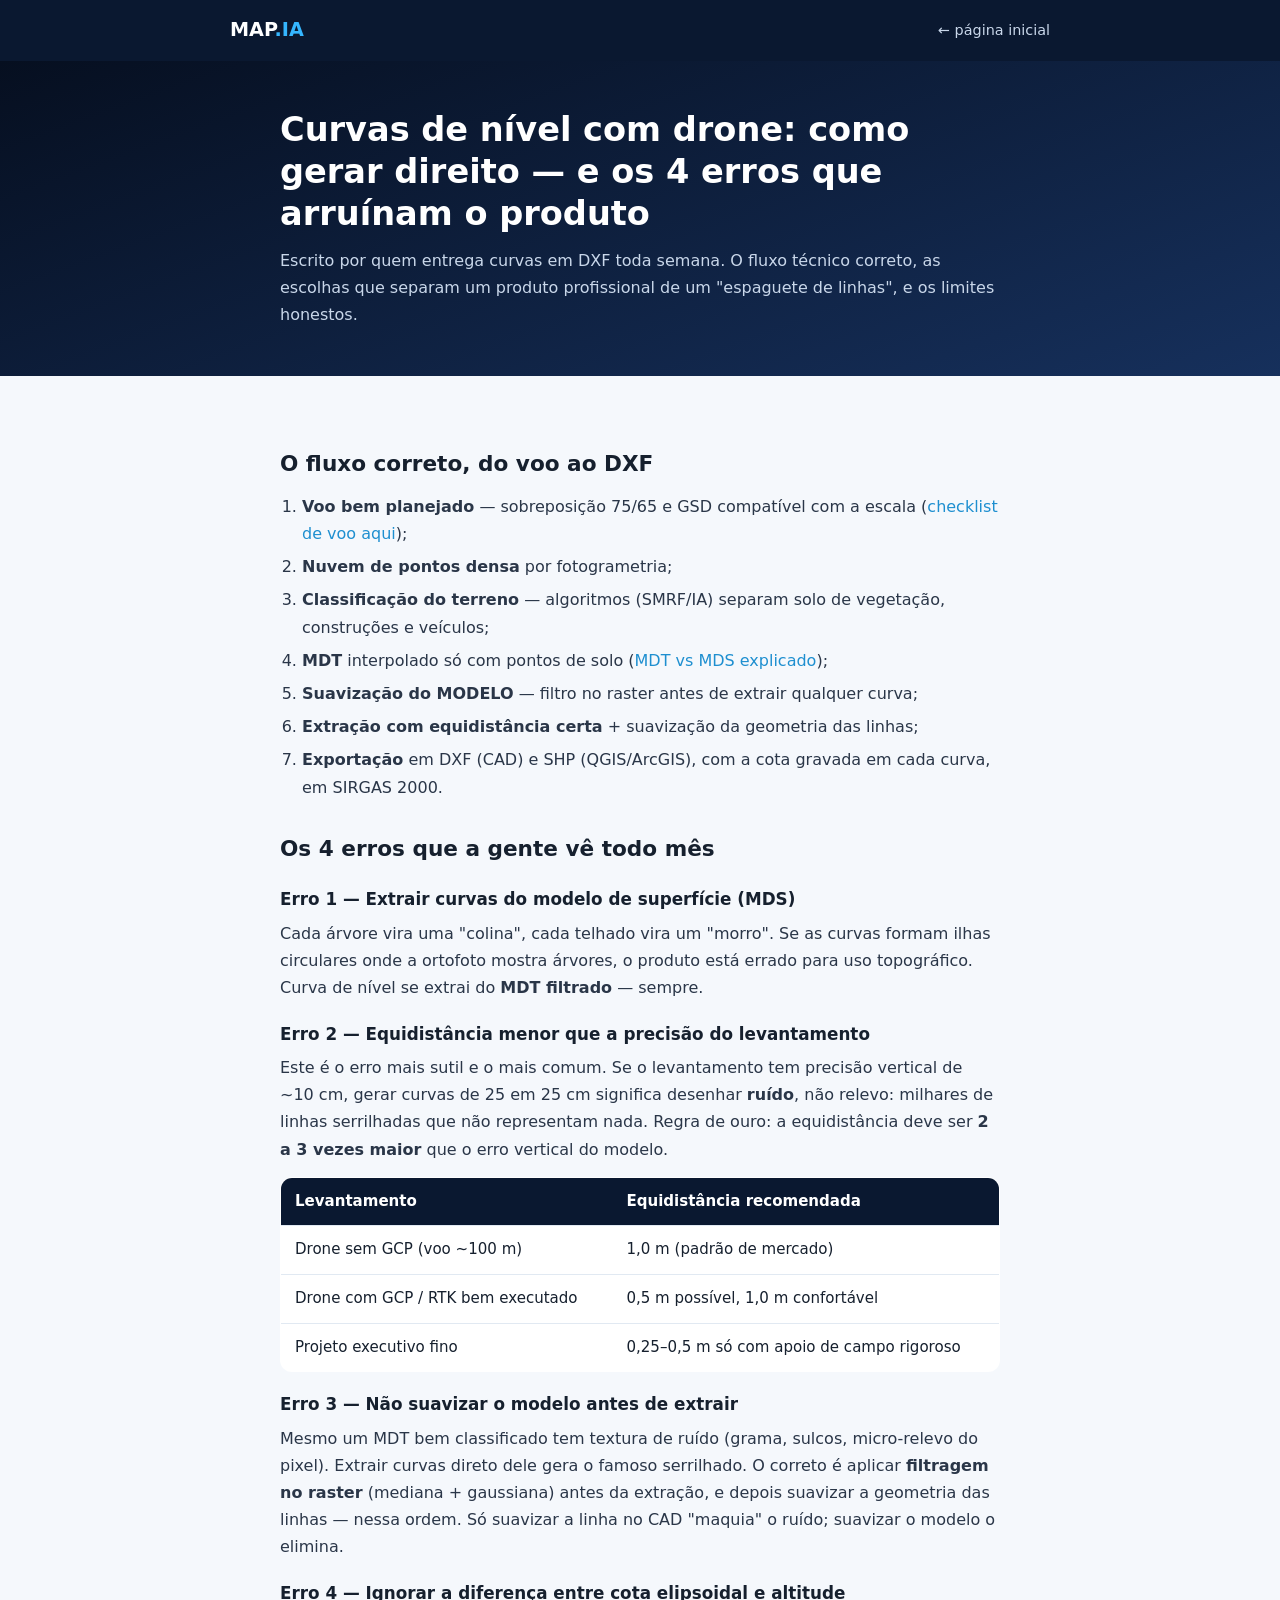
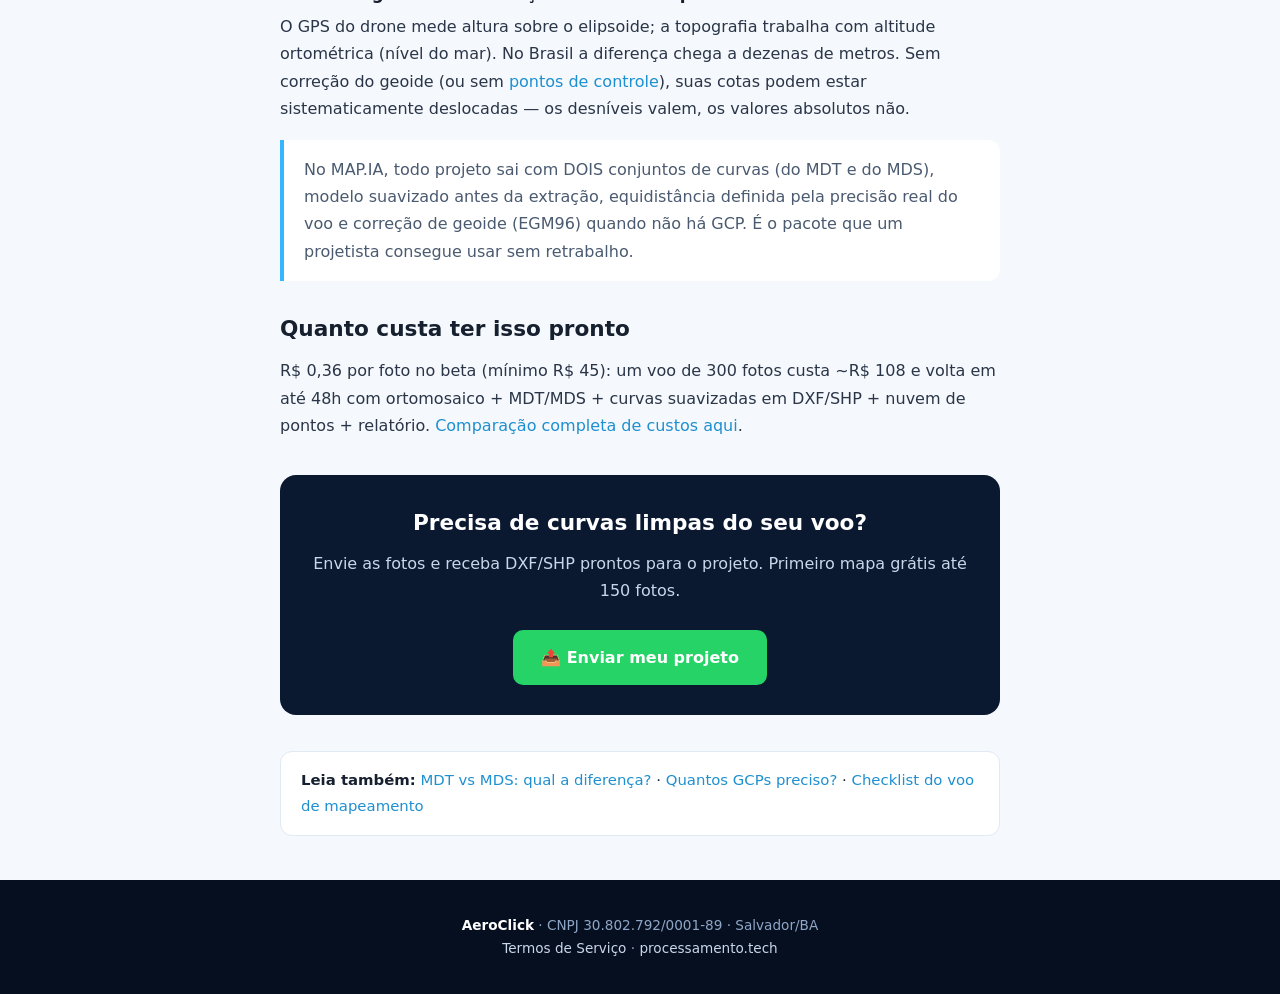
==== curvas-de-nivel-drone.html @ 5355cdda "SEO: 4 guias long-tail + secao Guias na home + IndexNow - quanto-custa-processamento-drone, curvas-d" ====
<!DOCTYPE html>
<html lang="pt-BR">
<head>
<meta charset="UTF-8">
<meta name="viewport" content="width=device-width, initial-scale=1.0">
<title>Curvas de Nível com Drone: Como Gerar (e os 4 Erros que Arruínam) | MAP.IA</title>
<meta name="description" content="Guia de quem gera curvas de nível de drone todos os dias: o fluxo correto (MDT filtrado por IA → suavização → equidistância certa), os 4 erros que destroem o produto e como receber DXF/SHP prontos para CAD por R$ 0,36/foto.">
<meta name="keywords" content="curvas de nível drone, como gerar curvas de nível, curvas de nível dxf, equidistância curvas de nível, mdt drone curvas, topografia com drone">
<link rel="canonical" href="https://processamento.tech/curvas-de-nivel-drone.html">
<meta property="og:type" content="article">
<meta property="og:title" content="Curvas de nível com drone: como gerar (e os 4 erros que arruínam)">
<meta property="og:description" content="O fluxo correto: MDT filtrado por IA, modelo suavizado e equidistância compatível com a precisão.">
<meta property="og:url" content="https://processamento.tech/curvas-de-nivel-drone.html">
<meta property="og:image" content="https://processamento.tech/vitrine-ilhabela.jpg">
<meta property="og:locale" content="pt_BR">
<link rel="icon" href="data:image/svg+xml,%3Csvg xmlns='http://www.w3.org/2000/svg' viewBox='0 0 64 64'%3E%3Crect width='64' height='64' rx='14' fill='%230A1830'/%3E%3Cpath d='M14 44c6-2 10-10 18-10s12 8 18 10' stroke='%2335B6FF' stroke-width='3' fill='none' stroke-linecap='round'/%3E%3Cpath d='M14 34c6-2 10-10 18-10s12 8 18 10' stroke='%2335B6FF' stroke-width='2' opacity='.55' fill='none' stroke-linecap='round'/%3E%3Ccircle cx='32' cy='20' r='5' fill='%2335B6FF'/%3E%3C/svg%3E">
<style>
:root{--navy-950:#060F20;--navy-900:#0A1830;--navy-700:#16305C;--sky:#35B6FF;--sky-dark:#1E8FD0;--wa:#25D366;--ink:#16202E;--ink-soft:#4A5A70;--bg:#F5F8FC;--card:#FFFFFF;--line:#E1E9F2}
*{margin:0;padding:0;box-sizing:border-box}
body{font-family:"Segoe UI",system-ui,Roboto,Arial,sans-serif;color:var(--ink);background:var(--bg);line-height:1.7}
a{color:var(--sky-dark);text-decoration:none}
.wrap{max-width:760px;margin:0 auto;padding:0 20px}
header{background:var(--navy-900);padding:14px 0}
header .wrap{display:flex;justify-content:space-between;align-items:center;max-width:860px}
header a{color:#fff;font-weight:800;font-size:1.2rem}
header a span{color:var(--sky)}
header .volta{font-weight:400;font-size:.9rem;color:#C9D7EA}
.hero{background:linear-gradient(160deg,var(--navy-950),var(--navy-700));color:#fff;padding:48px 0}
.hero h1{font-size:clamp(1.4rem,3.4vw,2.1rem);font-weight:800;line-height:1.25}
.hero p{margin-top:12px;color:#C9D7EA}
article{padding:40px 0 20px}
article h2{font-size:1.35rem;font-weight:800;margin:30px 0 10px}
article h3{font-size:1.05rem;font-weight:700;margin:18px 0 6px}
article p{margin-bottom:14px;color:#2A3648}
article ul,article ol{margin:0 0 14px 22px;color:#2A3648}
article li{margin-bottom:6px}
.destaque{background:#fff;border-left:4px solid var(--sky);border-radius:0 12px 12px 0;padding:16px 20px;margin:18px 0;color:var(--ink-soft)}
.cta{background:var(--navy-900);color:#fff;border-radius:16px;padding:30px;text-align:center;margin:36px 0}
.cta .btn{display:inline-block;background:var(--wa);color:#fff;font-weight:700;padding:14px 28px;border-radius:10px;margin-top:12px}
footer{background:var(--navy-950);color:#8FA6C6;padding:34px 0;font-size:.85rem;text-align:center}
footer strong{color:#fff}
table{width:100%;border-collapse:collapse;margin:14px 0;background:#fff;border:1px solid var(--line);border-radius:12px;overflow:hidden}
th,td{padding:11px 14px;text-align:left;border-bottom:1px solid var(--line);font-size:.94rem}
th{background:var(--navy-900);color:#fff}
.veja{background:#fff;border:1px solid var(--line);border-radius:12px;padding:16px 20px;margin:24px 0;font-size:.93rem}
</style>
</head>
<body>
<header><div class="wrap"><a href="index.html">MAP<span>.IA</span></a><a class="volta" href="index.html">← página inicial</a></div></header>

<div class="hero"><div class="wrap">
<h1>Curvas de nível com drone: como gerar direito — e os 4 erros que arruínam o produto</h1>
<p>Escrito por quem entrega curvas em DXF toda semana. O fluxo técnico correto, as escolhas que separam um produto profissional de um "espaguete de linhas", e os limites honestos.</p>
</div></div>

<article><div class="wrap">
<h2>O fluxo correto, do voo ao DXF</h2>
<ol>
<li><strong>Voo bem planejado</strong> — sobreposição 75/65 e GSD compatível com a escala (<a href="voo-fotogrametria.html">checklist de voo aqui</a>);</li>
<li><strong>Nuvem de pontos densa</strong> por fotogrametria;</li>
<li><strong>Classificação do terreno</strong> — algoritmos (SMRF/IA) separam solo de vegetação, construções e veículos;</li>
<li><strong>MDT</strong> interpolado só com pontos de solo (<a href="mdt-mds.html">MDT vs MDS explicado</a>);</li>
<li><strong>Suavização do MODELO</strong> — filtro no raster antes de extrair qualquer curva;</li>
<li><strong>Extração com equidistância certa</strong> + suavização da geometria das linhas;</li>
<li><strong>Exportação</strong> em DXF (CAD) e SHP (QGIS/ArcGIS), com a cota gravada em cada curva, em SIRGAS 2000.</li>
</ol>

<h2>Os 4 erros que a gente vê todo mês</h2>

<h3>Erro 1 — Extrair curvas do modelo de superfície (MDS)</h3>
<p>Cada árvore vira uma "colina", cada telhado vira um "morro". Se as curvas formam ilhas circulares onde a ortofoto mostra árvores, o produto está errado para uso topográfico. Curva de nível se extrai do <strong>MDT filtrado</strong> — sempre.</p>

<h3>Erro 2 — Equidistância menor que a precisão do levantamento</h3>
<p>Este é o erro mais sutil e o mais comum. Se o levantamento tem precisão vertical de ~10 cm, gerar curvas de 25 em 25 cm significa desenhar <strong>ruído</strong>, não relevo: milhares de linhas serrilhadas que não representam nada. Regra de ouro: a equidistância deve ser <strong>2 a 3 vezes maior</strong> que o erro vertical do modelo.</p>
<table>
<tr><th>Levantamento</th><th>Equidistância recomendada</th></tr>
<tr><td>Drone sem GCP (voo ~100 m)</td><td>1,0 m (padrão de mercado)</td></tr>
<tr><td>Drone com GCP / RTK bem executado</td><td>0,5 m possível, 1,0 m confortável</td></tr>
<tr><td>Projeto executivo fino</td><td>0,25–0,5 m só com apoio de campo rigoroso</td></tr>
</table>

<h3>Erro 3 — Não suavizar o modelo antes de extrair</h3>
<p>Mesmo um MDT bem classificado tem textura de ruído (grama, sulcos, micro-relevo do pixel). Extrair curvas direto dele gera o famoso serrilhado. O correto é aplicar <strong>filtragem no raster</strong> (mediana + gaussiana) antes da extração, e depois suavizar a geometria das linhas — nessa ordem. Só suavizar a linha no CAD "maquia" o ruído; suavizar o modelo o elimina.</p>

<h3>Erro 4 — Ignorar a diferença entre cota elipsoidal e altitude</h3>
<p>O GPS do drone mede altura sobre o elipsoide; a topografia trabalha com altitude ortométrica (nível do mar). No Brasil a diferença chega a dezenas de metros. Sem correção do geoide (ou sem <a href="quantos-gcp-drone.html">pontos de controle</a>), suas cotas podem estar sistematicamente deslocadas — os desníveis valem, os valores absolutos não.</p>

<div class="destaque">No MAP.IA, todo projeto sai com DOIS conjuntos de curvas (do MDT e do MDS), modelo suavizado antes da extração, equidistância definida pela precisão real do voo e correção de geoide (EGM96) quando não há GCP. É o pacote que um projetista consegue usar sem retrabalho.</div>

<h2>Quanto custa ter isso pronto</h2>
<p>R$ 0,36 por foto no beta (mínimo R$ 45): um voo de 300 fotos custa ~R$ 108 e volta em até 48h com ortomosaico + MDT/MDS + curvas suavizadas em DXF/SHP + nuvem de pontos + relatório. <a href="quanto-custa-processamento-drone.html">Comparação completa de custos aqui</a>.</p>

<div class="cta">
<h2 style="margin:0">Precisa de curvas limpas do seu voo?</h2>
<p style="color:#C9D7EA;margin-top:8px">Envie as fotos e receba DXF/SHP prontos para o projeto. Primeiro mapa grátis até 150 fotos.</p>
<a class="btn" href="enviar.html">📤 Enviar meu projeto</a>
</div>

<div class="veja"><strong>Leia também:</strong> <a href="mdt-mds.html">MDT vs MDS: qual a diferença?</a> · <a href="quantos-gcp-drone.html">Quantos GCPs preciso?</a> · <a href="voo-fotogrametria.html">Checklist do voo de mapeamento</a></div>
</div></article>

<script type="application/ld+json">
{
  "@context": "https://schema.org",
  "@type": "FAQPage",
  "mainEntity": [
    {"@type": "Question", "name": "Qual equidistância usar nas curvas de nível de drone?", "acceptedAnswer": {"@type": "Answer", "text": "A equidistância deve ser 2 a 3 vezes maior que o erro vertical do levantamento. Para voo de drone sem pontos de controle, 1,0 m é o padrão profissional; 0,5 m só com GCP/RTK bem executado. Equidistância menor que a precisão desenha ruído, não relevo."}},
    {"@type": "Question", "name": "Por que minhas curvas de nível ficam serrilhadas?", "acceptedAnswer": {"@type": "Answer", "text": "Porque foram extraídas de um modelo não suavizado. O fluxo correto filtra o raster do MDT (mediana + gaussiana) ANTES de extrair as curvas e depois suaviza a geometria das linhas. Suavizar só no CAD maquia o problema."}},
    {"@type": "Question", "name": "Posso gerar curvas de nível de drone sem pontos de controle?", "acceptedAnswer": {"@type": "Answer", "text": "Pode, com ressalvas: os desníveis (formas do relevo) ficam bons, mas as cotas absolutas dependem do GPS do drone e da correção de geoide. Para amarração precisa ao nível do mar ou a uma referência legal, use pontos de controle."}}
  ]
}
</script>
<footer><div class="wrap"><strong>AeroClick</strong> · CNPJ 30.802.792/0001-89 · Salvador/BA<br><a href="termos.html" style="color:#C9D7EA">Termos de Serviço</a> · <a href="index.html" style="color:#C9D7EA">processamento.tech</a></div></footer>
</body>
</html>
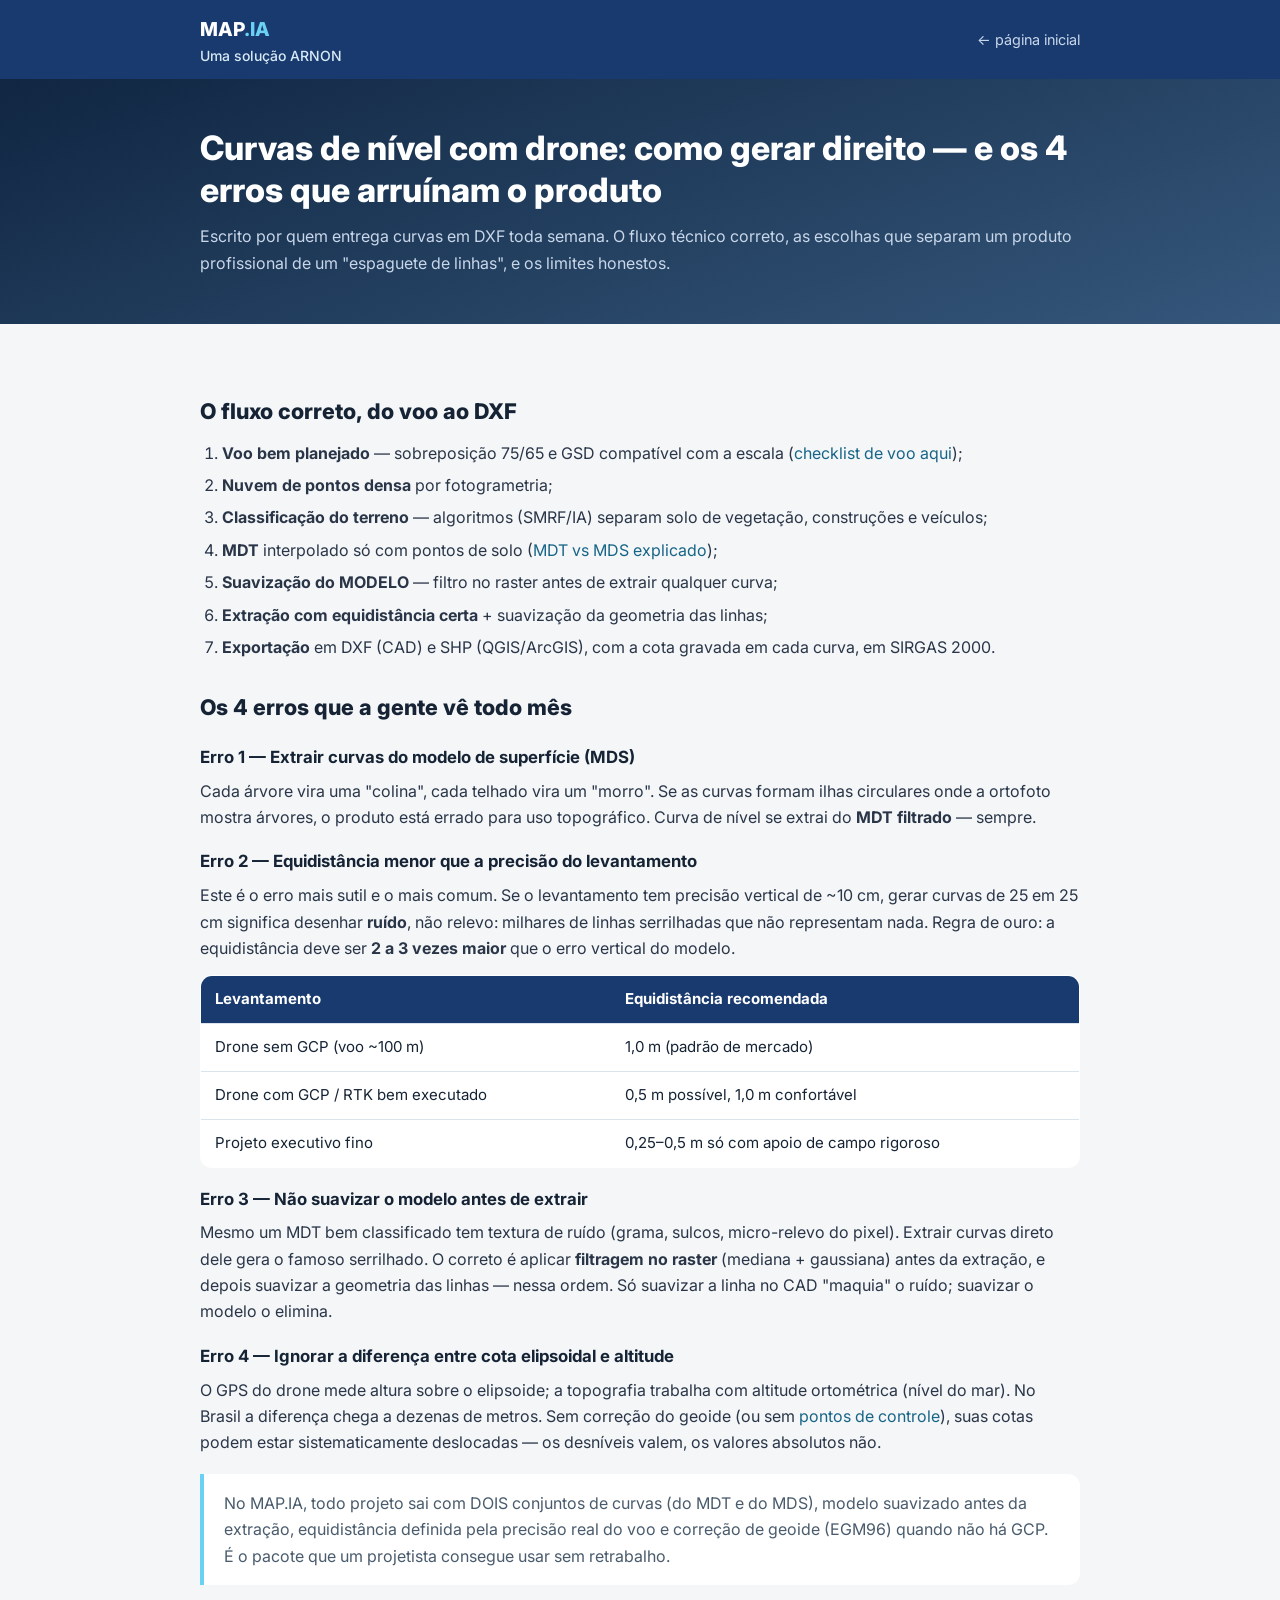
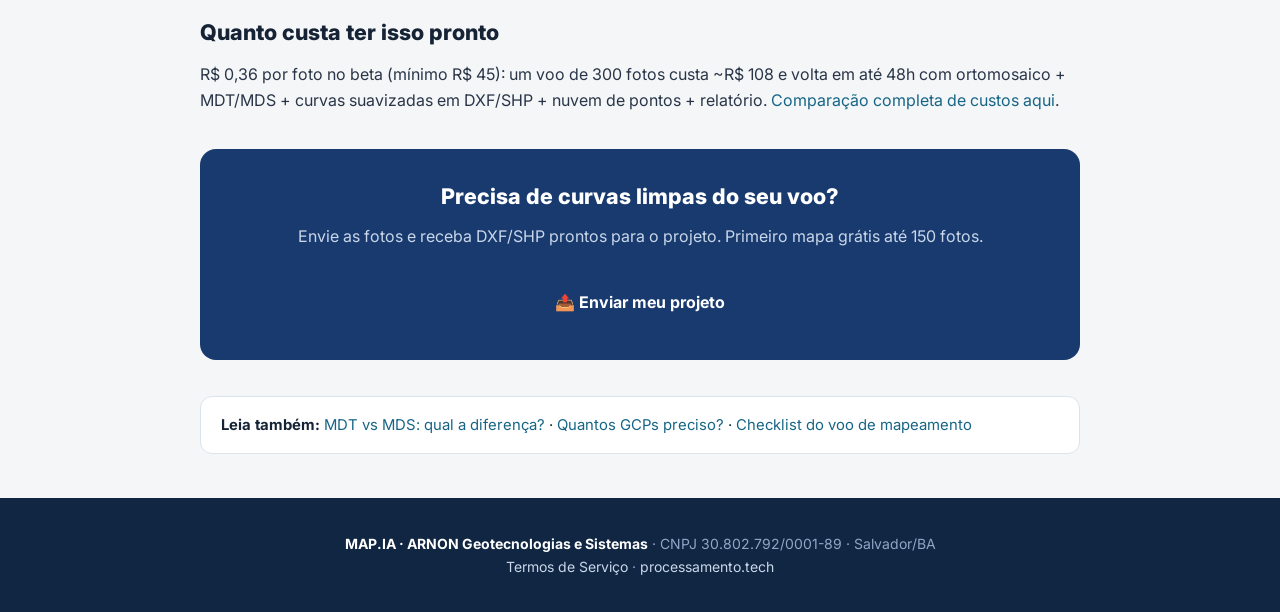
==== commit af248924: "Refina MAP.IA com endosso ARNON e jornada de envio clara Atualizacao visual ARNON e melhorias de for" ====
--- a/curvas-de-nivel-drone.html
+++ b/curvas-de-nivel-drone.html
@@ -44,9 +44,10 @@
 th{background:var(--navy-900);color:#fff}
 .veja{background:#fff;border:1px solid var(--line);border-radius:12px;padding:16px 20px;margin:24px 0;font-size:.93rem}
 </style>
+<link rel="stylesheet" href="mapia-arnon.css">
 </head>
-<body>
-<header><div class="wrap"><a href="index.html">MAP<span>.IA</span></a><a class="volta" href="index.html">← página inicial</a></div></header>
+<body class="mapia-document">
+<header><div class="wrap"><a href="index.html">MAP<span>.IA</span><small class="brand-signature">Uma solução ARNON</small></a><a class="volta" href="index.html">← página inicial</a></div></header>
 
 <div class="hero"><div class="wrap">
 <h1>Curvas de nível com drone: como gerar direito — e os 4 erros que arruínam o produto</h1>
@@ -110,6 +111,6 @@
   ]
 }
 </script>
-<footer><div class="wrap"><strong>AeroClick</strong> · CNPJ 30.802.792/0001-89 · Salvador/BA<br><a href="termos.html" style="color:#C9D7EA">Termos de Serviço</a> · <a href="index.html" style="color:#C9D7EA">processamento.tech</a></div></footer>
+<footer><div class="wrap"><strong>MAP.IA · ARNON Geotecnologias e Sistemas</strong> · CNPJ 30.802.792/0001-89 · Salvador/BA<br><a href="termos.html" style="color:#C9D7EA">Termos de Serviço</a> · <a href="index.html" style="color:#C9D7EA">processamento.tech</a></div></footer>
 </body>
 </html>
--- a/mapia-arnon.css
+++ b/mapia-arnon.css
@@ -0,0 +1,11 @@
+/* MAP.IA / ARNON — camada visual; não altera preços, pagamentos ou processamento. */
+.mapia-home .exact-count{display:flex;flex-wrap:wrap;align-items:center;gap:12px;margin-top:16px}.mapia-home .exact-count input{width:100px;max-width:100%;padding:8px 10px;border:1px solid #A9B9CA;border-radius:6px;background:white;color:#152335}.mapia-form fieldset{border:0;min-width:0;margin:0;padding:0}.mapia-form legend{font-weight:600;padding:0;margin:16px 0 5px}.mapia-form details.optional{margin-top:20px;border:1px solid var(--line);border-radius:8px;padding:16px}.mapia-form details.optional summary{cursor:pointer;font-weight:600}.mapia-form .handoff a{color:#193A6F}
+@font-face{font-family:Inter;src:url('assets/inter-variable.ttf') format('truetype');font-weight:100 900;font-style:normal;font-display:swap}
+.mapia-home,.mapia-document,.mapia-form,.mapia-status{font-family:Inter,"Segoe UI",system-ui,Arial,sans-serif}
+:root{--arnon:#193A6F;--cyan:#1D93C0;--navy-950:#102642;--navy-900:#193A6F;--navy-800:#203F64;--navy-700:#35577B;--sky:#6BD1F4;--sky-dark:#176586;--wa:#193A6F;--wa-dark:#102642;--ink:#152335;--ink-soft:#495B6C;--line:#DCE4EB;--bg:#F4F6F8}
+html{scroll-padding-top:100px}body{font-size:16px;line-height:1.65}a,button,input,select,textarea,summary{-webkit-tap-highlight-color:transparent}a:focus-visible,button:focus-visible,input:focus-visible,select:focus-visible,textarea:focus-visible,summary:focus-visible{outline:3px solid #1D93C0;outline-offset:4px}button,input,select,textarea{font:inherit}.skip-link{position:fixed;top:8px;left:8px;z-index:1000;padding:10px 16px;background:#fff;color:#193A6F;transform:translateY(-160%)}.skip-link:focus{transform:none}.brand-signature{display:block;font-size:.875rem;font-weight:500;letter-spacing:0;line-height:1.4}.arnon-lockup{display:block;width:270px;max-width:85%;height:auto;margin:0 auto 20px}.mobile-nav{display:none}.mapia-home .wrap{max-width:1220px;padding-inline:28px}.mapia-home header{background:#fff;border-bottom:1px solid var(--line);box-shadow:none}.mapia-home .nav{gap:24px;padding:18px 0;flex-wrap:wrap}.mapia-home .logo{color:var(--arnon);font-size:1.75rem;letter-spacing:-1px;line-height:1.2}.mapia-home .logo .ia{color:#176586}.mapia-home .logo small{color:var(--ink-soft);font-size:.8125rem;letter-spacing:0;text-transform:none;margin-top:4px}.mapia-home nav.menu{gap:24px;font-size:.9375rem;flex-wrap:wrap}.mapia-home nav.menu a{color:var(--ink)}.mapia-home nav.menu a:hover{color:#176586;text-decoration:underline}.mapia-home header .btn{font-size:.9375rem;border-radius:6px}.mapia-home .hero{background:#fff;color:var(--ink);padding:56px 0 64px;overflow:visible;border-bottom:1px solid var(--line)}.mapia-home .hero::after{display:none}.mapia-home .hero-grid{display:grid;grid-template-columns:1.06fr 1fr;gap:52px;align-items:center}.mapia-home .badge{background:none;border:0;border-left:3px solid #1D93C0;border-radius:0;padding:0 0 0 12px;font-size:.875rem;color:#176586;font-weight:700;margin-bottom:22px}.mapia-home .hero h1{font-size:clamp(2rem,4.4vw,3.55rem);line-height:1.08;letter-spacing:-.045em;max-width:650px}.mapia-home .hero h1 em{color:var(--arnon);display:block}.mapia-home .hero p.sub{color:var(--ink-soft);font-size:1.125rem;margin:24px 0 28px;max-width:570px}.mapia-home .hero .mini{color:var(--ink-soft);font-size:.875rem;line-height:1.65;margin-top:22px}.mapia-home .btn{border-radius:6px;min-height:48px;justify-content:center;padding:13px 22px;font-size:1rem}.mapia-home .btn-wa{background:var(--arnon);color:#fff}.mapia-home .btn-wa:hover{background:#102642}.mapia-home .btn-ghost{color:var(--arnon);border:1px solid #A9B9CA;background:transparent}.mapia-home .btn-ghost:hover{background:#EDF3F7;border-color:var(--arnon)}.mapia-home .hero-figure{margin:0;background:#102642;border:1px solid #1D3654;border-radius:12px;overflow:hidden;color:white}.mapia-home .figure-label{display:flex;justify-content:space-between;gap:16px;padding:14px 18px;font-size:.875rem;color:#D9E7F2}.mapia-home .hero-figure img{display:block;width:100%;height:auto;aspect-ratio:1.25;object-fit:cover}.mapia-home .hero-figure figcaption{padding:18px 20px;display:flex;gap:18px;align-items:center;justify-content:space-between;font-size:.875rem;line-height:1.5}.mapia-home .hero-figure figcaption strong{display:block;font-size:1rem}.mapia-home .hero-figure a{color:#A9E6FF;text-decoration:underline;white-space:nowrap}.mapia-home section{padding:64px 0}.mapia-home h2{letter-spacing:-.025em;line-height:1.2;font-size:clamp(1.6rem,3vw,2.35rem);margin:10px 0 16px}.mapia-home .kicker{font-size:.8125rem;letter-spacing:.12em;color:#176586}.mapia-home .lead{font-size:1rem;max-width:780px}.mapia-home .card{border-radius:8px;padding:28px;background:#fff;box-shadow:none}.mapia-home .card .ico{display:none}.mapia-home .card h3{font-size:1.125rem;line-height:1.4}.mapia-home .card p{font-size:1rem}.mapia-home .step{padding-left:74px}.mapia-home .step::before{background:#EDF3F8;color:var(--arnon);border-radius:6px;left:24px;top:26px}.mapia-home .calc{border-radius:10px;gap:40px;padding:36px}.mapia-home .calc .note,.mapia-home .calc label{font-size:.9375rem}.mapia-home .price-box{border-radius:8px}.mapia-home .price-box .now{color:#fff}.mapia-home .plans{grid-template-columns:repeat(4,minmax(0,1fr))}.mapia-home .plan{padding:24px}.mapia-home .plan ul{font-size:.9375rem}.mapia-home .plan li::before{color:#176586}.mapia-home .plan .tag{background:var(--arnon);border-radius:4px;font-size:.8125rem}.mapia-home .plan.soon{opacity:1;background:#F4F6F8}.mapia-home .beta-note{font-size:.875rem;color:var(--ink-soft);line-height:1.65;margin-top:20px}.mapia-home #guias .card{border-top:3px solid #193A6F}.mapia-home #guias a{color:var(--ink)}.mapia-home .vitrine-box{border-radius:10px}.mapia-home details summary{font-size:1rem}.mapia-home details[open] summary{margin-bottom:12px}.mapia-home footer{background:#fff;color:var(--ink-soft);border-top:1px solid var(--line);font-size:.875rem}.mapia-home footer strong,.mapia-home footer a{color:var(--arnon)!important}.mapia-home footer .wrap{font-size:.875rem!important}.mapia-home #contato .btn{margin:5px}
+.mapia-document main,.mapia-form main{border-radius:10px;border-color:var(--line)}.mapia-document main p,.mapia-document main li,.mapia-form .sub,.mapia-form input,.mapia-form select,.mapia-form textarea{font-size:1rem}.mapia-document header,.mapia-form header{background:#193A6F}.mapia-document header .brand-signature,.mapia-form header .brand-signature{color:#D7EAF5}.mapia-document footer,.mapia-form footer{font-size:.875rem}.mapia-document .wrap{max-width:920px}.mapia-form .wrap{max-width:860px}.mapia-form main{padding:36px}.mapia-form h1{font-size:2rem;letter-spacing:-.035em;line-height:1.2}.mapia-form label{font-size:.9375rem}.mapia-form .section-label{font-size:.8125rem;color:#176586;text-transform:uppercase;letter-spacing:.12em;margin:30px 0 6px;padding-top:22px;border-top:1px solid var(--line)}.mapia-form .section-label:first-of-type{margin-top:20px}.mapia-form .aviso,.mapia-form .termos-box{font-size:.9375rem;background:#F4F7FA;color:#263F54;border:1px solid var(--line)}.mapia-form button{background:#193A6F;color:#fff;min-height:50px;border-radius:6px}.mapia-form button:hover{background:#102642}.mapia-form button:disabled{background:#687889;color:#fff}.mapia-form .handoff{border:1px solid #193A6F;padding:16px;margin-top:18px;border-radius:6px;background:#F1F6FB}.mapia-form .handoff a{font-weight:700;text-decoration:underline}.mapia-form .handoff[hidden]{display:none}.mapia-form .notice{font-size:.875rem;color:var(--ink-soft);margin-top:12px}.mapia-status{background:#F4F6F8;color:#152335;padding:24px;box-sizing:border-box}.mapia-status .card{background:#fff;border:1px solid var(--line);padding:36px;width:100%;box-sizing:border-box}.mapia-status h1{font-size:1.65rem;line-height:1.25}.mapia-status h1 span{color:#176586}.mapia-status p{color:var(--ink-soft);font-size:1rem}.mapia-status input{background:#fff;color:#152335;border-color:#A9B9CA}.mapia-status button{background:#193A6F;color:#fff;min-height:48px}.mapia-status .res{background:#EDF3F8}.mapia-status .fase{color:#193A6F}.mapia-status .det,.mapia-status .att,.mapia-status .rodape{color:var(--ink-soft);font-size:.875rem}.mapia-status .erro{color:#8A2D24}.mapia-status a{color:#176586!important}.mapia-status label{font-size:.9375rem;font-weight:600}
+@media(max-width:1080px){.mapia-home .hero-grid{gap:28px}.mapia-home nav.menu{gap:16px}.mapia-home .plans{grid-template-columns:repeat(2,minmax(0,1fr))}.mapia-home .nav{gap:18px}.mapia-home nav.menu{order:3;width:100%;justify-content:center;padding-top:10px;border-top:1px solid var(--line)}}
+@media(max-width:760px){html{scroll-padding-top:100px}.mapia-home .wrap{padding-inline:20px}.mapia-home header{position:relative}.mapia-home .nav{padding:14px 0;gap:12px}.mapia-home nav.menu{display:none}.mapia-home header .nav>.btn{display:none}.mobile-nav{display:block;margin-left:auto;position:relative}.mobile-nav summary{cursor:pointer;padding:9px 13px;border:1px solid #A9B9CA;border-radius:6px;font-weight:600;color:#193A6F;min-height:44px}.mobile-nav nav{position:absolute;right:0;top:52px;min-width:240px;background:#fff;box-shadow:0 10px 30px #10264222;border:1px solid var(--line);border-radius:8px;display:grid;gap:0;padding:8px;z-index:100}.mobile-nav nav a{padding:10px 12px;color:#193A6F}.mapia-home .hero-grid{grid-template-columns:1fr;gap:32px}.mapia-home .hero{padding:34px 0 40px}.mapia-home .hero h1{font-size:clamp(2rem,7.6vw,3rem)}.mapia-home .hero p.sub{font-size:1.0625rem}.mapia-home .hero-figure img{aspect-ratio:1.4}.mapia-home section{padding:44px 0}.mapia-home .calc{padding:24px;grid-template-columns:1fr;gap:24px}.mapia-home .plans{grid-template-columns:repeat(2,minmax(0,1fr))}.mapia-home .plan .preco .now{font-size:1.65rem}.mapia-home .hero-figure figcaption{flex-wrap:wrap}.mapia-form main{padding:24px;margin-top:20px}.mapia-document header .wrap,.mapia-form header .wrap{gap:18px}.brand-signature{max-width:250px}}
+@media(max-width:480px){.mapia-home .plans{grid-template-columns:1fr}.mapia-home .cta-row{display:grid}.mapia-home .card{padding:22px}.mapia-home .step{padding-left:68px}.mapia-home .step::before{left:20px;top:22px}.mapia-home .logo{font-size:1.5rem}.mapia-home .logo small{font-size:.8125rem}.mapia-form .wrap{padding-inline:14px}.mapia-form main{padding:20px}.mapia-status{padding:16px}.mapia-status .card{padding:24px}}
+@media(prefers-reduced-motion:reduce){html{scroll-behavior:auto}*{transition:none!important}}
